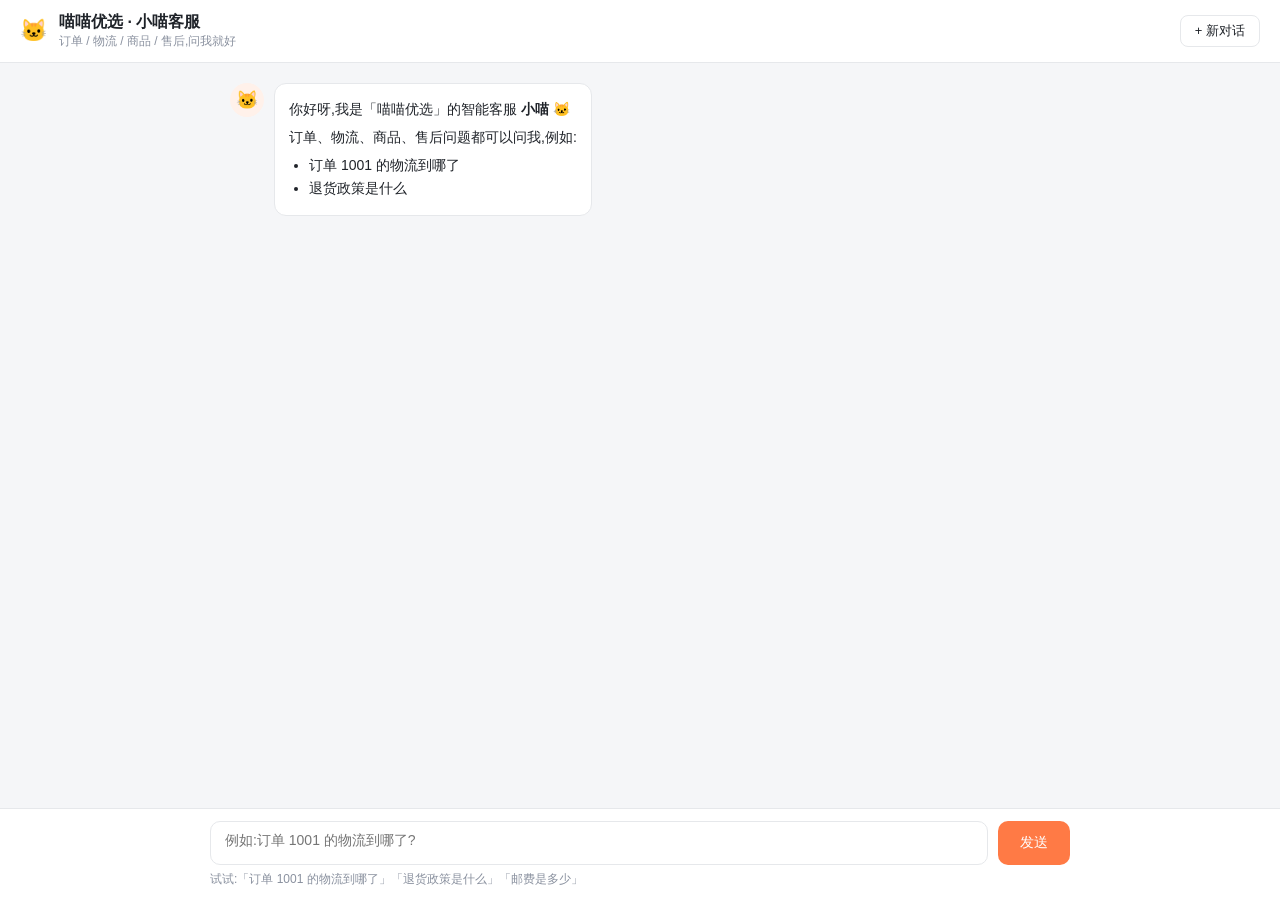
==== app/static/index.html @ 04ff3454 "feat(ch02): 聊天页接工具链(工具徽章+markdown渲染+工具期间打字点+会话持久化) Vibe Coding 例外:新建完整聊天页(ch01 无前端),main.py 挂 Static" ====
<!DOCTYPE html>
<html lang="zh-CN">
<head>
<meta charset="UTF-8">
<meta name="viewport" content="width=device-width, initial-scale=1.0">
<title>喵喵优选 · 小喵客服</title>
<style>
  :root {
    --bg: #f5f6f8; --panel: #ffffff; --ink: #1f2329; --sub: #8a919f;
    --brand: #ff7a45; --brand-soft: #fff1ea; --user: #ff7a45; --line: #e6e8eb;
  }
  * { box-sizing: border-box; margin: 0; padding: 0; }
  body {
    font-family: -apple-system, BlinkMacSystemFont, "PingFang SC", "Microsoft YaHei", sans-serif;
    background: var(--bg); color: var(--ink); height: 100vh; display: flex; flex-direction: column;
  }
  header {
    background: var(--panel); border-bottom: 1px solid var(--line);
    padding: 12px 20px; display: flex; align-items: center; gap: 12px; flex-shrink: 0;
  }
  header .logo { font-size: 22px; }
  header h1 { font-size: 16px; font-weight: 600; }
  header .sub { font-size: 12px; color: var(--sub); }
  header .spacer { flex: 1; }
  #new-chat {
    border: 1px solid var(--line); background: var(--panel); color: var(--ink);
    border-radius: 8px; padding: 6px 14px; font-size: 13px; cursor: pointer;
  }
  #new-chat:hover { border-color: var(--brand); color: var(--brand); }
  #messages {
    flex: 1; overflow-y: auto; padding: 20px; display: flex; flex-direction: column; gap: 16px;
    max-width: 860px; width: 100%; margin: 0 auto;
  }
  .msg { display: flex; gap: 10px; align-items: flex-start; }
  .msg.user { flex-direction: row-reverse; }
  .avatar {
    width: 34px; height: 34px; border-radius: 50%; flex-shrink: 0;
    display: flex; align-items: center; justify-content: center; font-size: 18px;
    background: var(--brand-soft);
  }
  .msg.user .avatar { background: #e8f9ee; }
  .bubble {
    max-width: 76%; padding: 10px 14px; border-radius: 12px; font-size: 14px; line-height: 1.7;
    background: var(--panel); border: 1px solid var(--line); word-break: break-word;
  }
  .msg.user .bubble { background: var(--user); color: #fff; border: none; white-space: pre-wrap; }
  .badges { display: flex; flex-wrap: wrap; gap: 6px; margin-bottom: 6px; }
  .badge {
    font-size: 12px; color: var(--sub); border: 1px dashed #c9cdd4; border-radius: 999px;
    padding: 2px 10px; background: #fafbfc;
  }
  .dots { display: inline-flex; gap: 4px; padding: 4px 0; }
  .dots i {
    width: 6px; height: 6px; border-radius: 50%; background: #c9cdd4;
    animation: blink 1.2s infinite ease-in-out;
  }
  .dots i:nth-child(2) { animation-delay: .2s; }
  .dots i:nth-child(3) { animation-delay: .4s; }
  @keyframes blink { 0%, 80%, 100% { opacity: .25; } 40% { opacity: 1; } }
  .err { color: #d4380d; font-size: 13px; }
  /* markdown 内容样式 */
  .md h1, .md h2, .md h3, .md h4 { margin: 8px 0 4px; line-height: 1.4; }
  .md h1 { font-size: 18px; } .md h2 { font-size: 16px; } .md h3, .md h4 { font-size: 14px; }
  .md p { margin: 4px 0; }
  .md ul, .md ol { margin: 4px 0 4px 20px; }
  .md blockquote { border-left: 3px solid var(--line); padding-left: 10px; color: var(--sub); margin: 6px 0; }
  .md code { background: #f2f3f5; border-radius: 4px; padding: 1px 5px; font-size: 13px; font-family: ui-monospace, Menlo, monospace; }
  .md pre { background: #f6f8fa; border: 1px solid var(--line); border-radius: 8px; padding: 10px; overflow-x: auto; margin: 6px 0; }
  .md pre code { background: none; padding: 0; }
  .md table { border-collapse: collapse; margin: 6px 0; font-size: 13px; }
  .md th, .md td { border: 1px solid var(--line); padding: 4px 10px; }
  .md th { background: #fafbfc; }
  .md hr { border: none; border-top: 1px solid var(--line); margin: 8px 0; }
  .md a { color: #1664ff; text-decoration: none; }
  .md a:hover { text-decoration: underline; }
  footer {
    flex-shrink: 0; background: var(--panel); border-top: 1px solid var(--line); padding: 12px 20px;
  }
  .input-row { max-width: 860px; margin: 0 auto; display: flex; gap: 10px; }
  #input {
    flex: 1; border: 1px solid var(--line); border-radius: 10px; padding: 10px 14px;
    font-size: 14px; outline: none; resize: none; height: 44px; font-family: inherit;
  }
  #input:focus { border-color: var(--brand); }
  #send {
    background: var(--brand); color: #fff; border: none; border-radius: 10px;
    padding: 0 22px; font-size: 14px; cursor: pointer;
  }
  #send:disabled { opacity: .5; cursor: not-allowed; }
  .hint { max-width: 860px; margin: 6px auto 0; font-size: 12px; color: var(--sub); }
</style>
</head>
<body>
<header>
  <span class="logo">🐱</span>
  <div>
    <h1>喵喵优选 · 小喵客服</h1>
    <div class="sub">订单 / 物流 / 商品 / 售后,问我就好</div>
  </div>
  <div class="spacer"></div>
  <button id="new-chat">+ 新对话</button>
</header>
<div id="messages"></div>
<footer>
  <div class="input-row">
    <textarea id="input" placeholder="例如:订单 1001 的物流到哪了?" rows="1"></textarea>
    <button id="send">发送</button>
  </div>
  <div class="hint">试试:「订单 1001 的物流到哪了」「退货政策是什么」「邮费是多少」</div>
</footer>
<script>
"use strict";
const messagesEl = document.getElementById("messages");
const inputEl = document.getElementById("input");
const sendEl = document.getElementById("send");

// ---------- 本地身份与会话 ----------
function getUserId() {
  let uid = localStorage.getItem("mewhelp_user_id");
  if (!uid) {
    uid = "u-" + Date.now().toString(36) + "-" + Math.random().toString(36).slice(2, 8);
    localStorage.setItem("mewhelp_user_id", uid);
  }
  return uid;
}
function getConversationId() {
  const v = localStorage.getItem("mewhelp_conversation_id");
  return v ? Number(v) : null;
}
function setConversationId(id) { localStorage.setItem("mewhelp_conversation_id", String(id)); }
function clearConversationId() { localStorage.removeItem("mewhelp_conversation_id"); }

// ---------- 零依赖 markdown 渲染(先转义防注入) ----------
function escapeHtml(s) {
  return s.replace(/&/g, "&amp;").replace(/</g, "&lt;").replace(/>/g, "&gt;")
          .replace(/"/g, "&quot;").replace(/'/g, "&#39;");
}
function inlineMd(s) {
  // 行内码优先,保护其中内容不被后续规则处理
  const codes = [];
  s = s.replace(/`([^`]+)`/g, (_, c) => { codes.push(c); return "\u0000" + (codes.length - 1) + "\u0000"; });
  s = s.replace(/\*\*([^*]+)\*\*/g, "<strong>$1</strong>");
  s = s.replace(/(^|[^*])\*([^*]+)\*/g, "$1<em>$2</em>");
  s = s.replace(/\[([^\]]+)\]\((https?:\/\/[^)\s]+)\)/g, '<a href="$2" target="_blank" rel="noopener noreferrer">$1</a>');
  s = s.replace(/(^|[^"(=])(https?:\/\/[^\s<)]+)/g, '$1<a href="$2" target="_blank" rel="noopener noreferrer">$2</a>');
  s = s.replace(/\u0000(\d+)\u0000/g, (_, i) => "<code>" + codes[Number(i)] + "</code>");
  return s;
}
function renderMarkdown(raw) {
  const lines = escapeHtml(raw).split("\n");
  const out = [];
  let i = 0, listType = null, inQuote = false;
  const closeList = () => { if (listType) { out.push(listType === "ul" ? "</ul>" : "</ol>"); listType = null; } };
  const closeQuote = () => { if (inQuote) { out.push("</blockquote>"); inQuote = false; } };
  while (i < lines.length) {
    const line = lines[i];
    // 代码块
    if (/^```/.test(line)) {
      closeList(); closeQuote();
      const buf = []; i++;
      while (i < lines.length && !/^```/.test(lines[i])) { buf.push(lines[i]); i++; }
      i++; // 跳过收尾 ```
      out.push("<pre><code>" + buf.join("\n") + "</code></pre>");
      continue;
    }
    // 表格:当前行含 | 且下一行是分隔行
    if (line.includes("|") && i + 1 < lines.length && /^\s*\|?[\s:|-]+\|[\s:|-]*$/.test(lines[i + 1]) && lines[i + 1].includes("-")) {
      closeList(); closeQuote();
      const cells = r => r.replace(/^\s*\|/, "").replace(/\|\s*$/, "").split("|").map(c => inlineMd(c.trim()));
      const head = cells(line);
      i += 2;
      const rows = [];
      while (i < lines.length && lines[i].includes("|") && lines[i].trim() !== "") { rows.push(cells(lines[i])); i++; }
      out.push("<table><thead><tr>" + head.map(c => "<th>" + c + "</th>").join("") + "</tr></thead><tbody>" +
        rows.map(r => "<tr>" + r.map(c => "<td>" + c + "</td>").join("") + "</tr>").join("") + "</tbody></table>");
      continue;
    }
    const h = line.match(/^(#{1,4})\s+(.*)$/);
    if (h) { closeList(); closeQuote(); out.push("<h" + h[1].length + ">" + inlineMd(h[2]) + "</h" + h[1].length + ">"); i++; continue; }
    if (/^\s*(-{3,}|\*{3,})\s*$/.test(line)) { closeList(); closeQuote(); out.push("<hr>"); i++; continue; }
    const q = line.match(/^&gt;\s?(.*)$/);
    if (q) { closeList(); if (!inQuote) { out.push("<blockquote>"); inQuote = true; } out.push("<p>" + inlineMd(q[1]) + "</p>"); i++; continue; }
    closeQuote();
    const ul = line.match(/^\s*[-*+]\s+(.*)$/);
    const ol = line.match(/^\s*\d+[.、)]\s+(.*)$/);
    if (ul || ol) {
      const want = ul ? "ul" : "ol";
      if (listType !== want) { closeList(); out.push(want === "ul" ? "<ul>" : "<ol>"); listType = want; }
      out.push("<li>" + inlineMd((ul || ol)[1]) + "</li>"); i++; continue;
    }
    closeList();
    if (line.trim() === "") { i++; continue; }
    out.push("<p>" + inlineMd(line) + "</p>"); i++;
  }
  closeList(); closeQuote();
  return out.join("");
}

// ---------- 气泡构造 ----------
function addUserMsg(text) {
  const div = document.createElement("div");
  div.className = "msg user";
  const av = document.createElement("div"); av.className = "avatar"; av.textContent = "🙋";
  const bub = document.createElement("div"); bub.className = "bubble"; bub.textContent = text;
  div.append(av, bub); messagesEl.appendChild(div); scrollBottom();
}
function addBotMsg() {
  const div = document.createElement("div");
  div.className = "msg bot";
  const av = document.createElement("div"); av.className = "avatar"; av.textContent = "🐱";
  const bub = document.createElement("div"); bub.className = "bubble";
  const badges = document.createElement("div"); badges.className = "badges"; badges.style.display = "none";
  const text = document.createElement("div"); text.className = "md";
  text.innerHTML = '<span class="dots"><i></i><i></i><i></i></span>';
  bub.append(badges, text);
  div.append(av, bub); messagesEl.appendChild(div); scrollBottom();
  return { badges, text };
}
function addBadge(slot, name) {
  slot.badges.style.display = "flex";
  const b = document.createElement("span");
  b.className = "badge"; b.textContent = "🔧 调用了 " + name;
  slot.badges.appendChild(b); scrollBottom();
}
function scrollBottom() { messagesEl.scrollTop = messagesEl.scrollHeight; }

// ---------- SSE 对话 ----------
let busy = false;
async function streamChat(message) {
  const slot = addBotMsg();
  let raw = "", gotDelta = false, failed = false;
  try {
    const resp = await fetch("/api/chat", {
      method: "POST",
      headers: { "Content-Type": "application/json" },
      body: JSON.stringify({ user_id: getUserId(), message, conversation_id: getConversationId() }),
    });
    if (!resp.ok || !resp.body) {
      let detail = "请求失败(" + resp.status + ")";
      try { const j = await resp.json(); if (j.detail) detail = typeof j.detail === "string" ? j.detail : JSON.stringify(j.detail); } catch (_) {}
      throw new Error(detail);
    }
    const reader = resp.body.getReader();
    const decoder = new TextDecoder("utf-8");
    let buf = "", pendingEvent = null;
    while (true) {
      const { done, value } = await reader.read();
      if (done) break;
      buf += decoder.decode(value, { stream: true });
      let idx;
      while ((idx = buf.indexOf("\n")) >= 0) {
        const line = buf.slice(0, idx).replace(/\r$/, ""); buf = buf.slice(idx + 1);
        if (line.startsWith("event: ")) { pendingEvent = line.slice(7).trim(); continue; }
        if (!line.startsWith("data: ")) continue;
        const payload = line.slice(6);
        if (payload === "[DONE]") { pendingEvent = null; continue; }
        let frame; try { frame = JSON.parse(payload); } catch (_) { continue; }
        if (pendingEvent === "error") {
          failed = true;
          slot.text.innerHTML = '<span class="err">' + escapeHtml(frame.message || "服务出错,请稍后重试") + "</span>";
          pendingEvent = null; scrollBottom(); continue;
        }
        pendingEvent = null;
        if (frame.event === "tool") { addBadge(slot, frame.name); continue; }
        if (frame.event === "done") { if (frame.conversation_id != null) setConversationId(frame.conversation_id); continue; }
        if (typeof frame.delta === "string") {
          raw += frame.delta; gotDelta = true;
          slot.text.innerHTML = renderMarkdown(raw); scrollBottom();
        }
      }
    }
    if (!gotDelta && !failed) {
      slot.text.innerHTML = '<span class="err">未收到回答,请重试</span>';
    }
  } catch (e) {
    slot.text.innerHTML = '<span class="err">' + escapeHtml(e.message || "网络错误,请稍后重试") + "</span>";
  }
  scrollBottom();
}

async function send() {
  const message = inputEl.value.trim();
  if (!message || busy) return;
  busy = true; sendEl.disabled = true;
  inputEl.value = "";
  addUserMsg(message);
  await streamChat(message);
  busy = false; sendEl.disabled = false;
  inputEl.focus();
}

sendEl.addEventListener("click", send);
inputEl.addEventListener("keydown", e => {
  if (e.key === "Enter" && !e.shiftKey) { e.preventDefault(); send(); }
});
document.getElementById("new-chat").addEventListener("click", () => {
  clearConversationId();
  messagesEl.innerHTML = "";
  inputEl.focus();
});

// 开场白(纯前端,不落后端)
(function greet() {
  const slot = addBotMsg();
  slot.text.innerHTML = renderMarkdown("你好呀,我是「喵喵优选」的智能客服 **小喵** 🐱\n订单、物流、商品、售后问题都可以问我,例如:\n- 订单 1001 的物流到哪了\n- 退货政策是什么");
})();
</script>
</body>
</html>
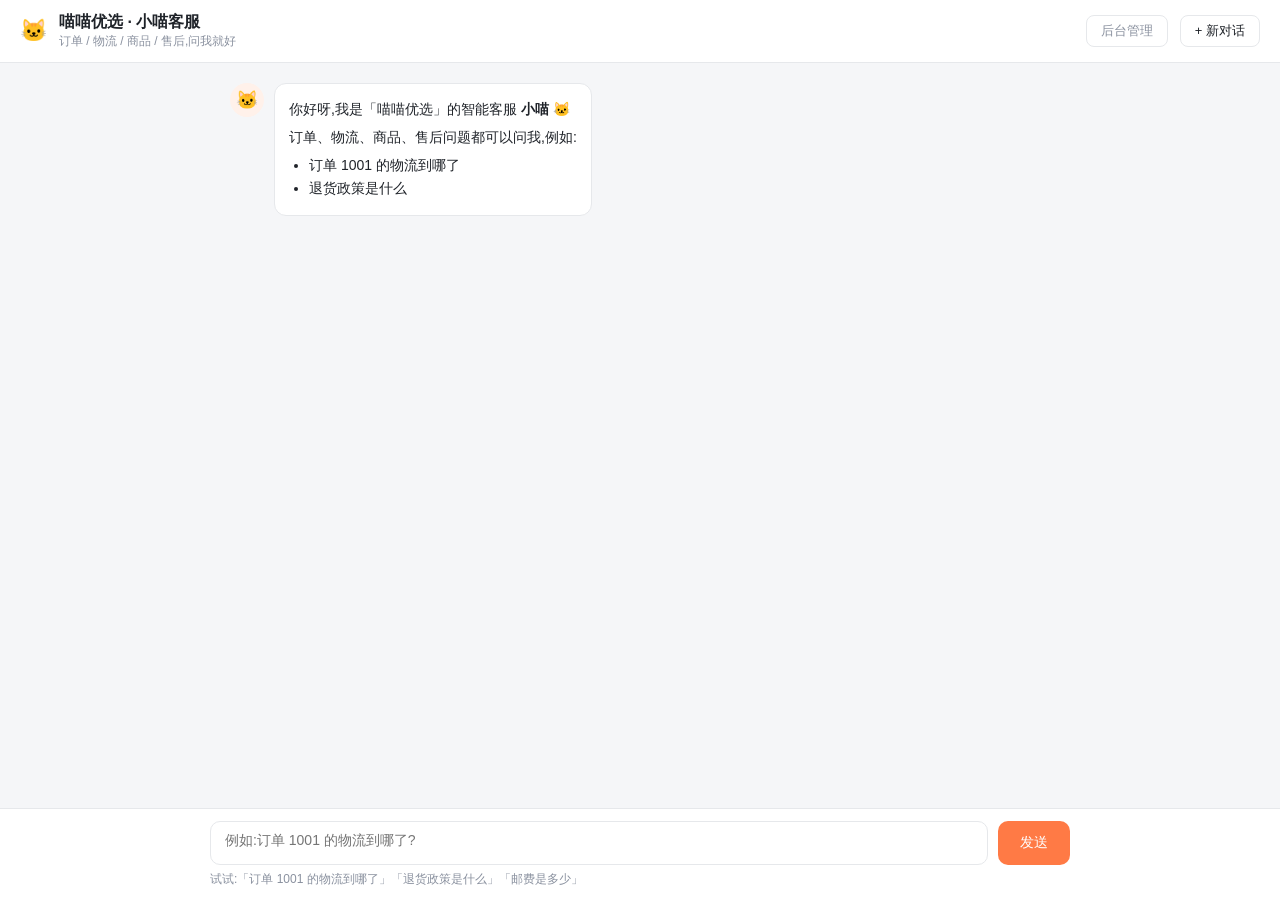
==== commit df1a3e93: "feat(ch03): 知识库录入页 + 后台管理聚合首页与共用导航 六块录入页(手工录入/建库材料/对话挖知识/向量化双写/检索自测/最近入库)+ 库存闸条; admin.js 两层导航外壳 + /" ====
--- a/app/static/index.html
+++ b/app/static/index.html
@@ -27,6 +27,11 @@
     border-radius: 8px; padding: 6px 14px; font-size: 13px; cursor: pointer;
   }
   #new-chat:hover { border-color: var(--brand); color: var(--brand); }
+  #admin-link {
+    font-size: 13px; color: var(--sub); text-decoration: none;
+    border: 1px solid var(--line); border-radius: 8px; padding: 6px 14px;
+  }
+  #admin-link:hover { border-color: var(--brand); color: var(--brand); }
   #messages {
     flex: 1; overflow-y: auto; padding: 20px; display: flex; flex-direction: column; gap: 16px;
     max-width: 860px; width: 100%; margin: 0 auto;
@@ -98,6 +103,7 @@
     <div class="sub">订单 / 物流 / 商品 / 售后,问我就好</div>
   </div>
   <div class="spacer"></div>
+  <a id="admin-link" href="/admin">后台管理</a>
   <button id="new-chat">+ 新对话</button>
 </header>
 <div id="messages"></div>
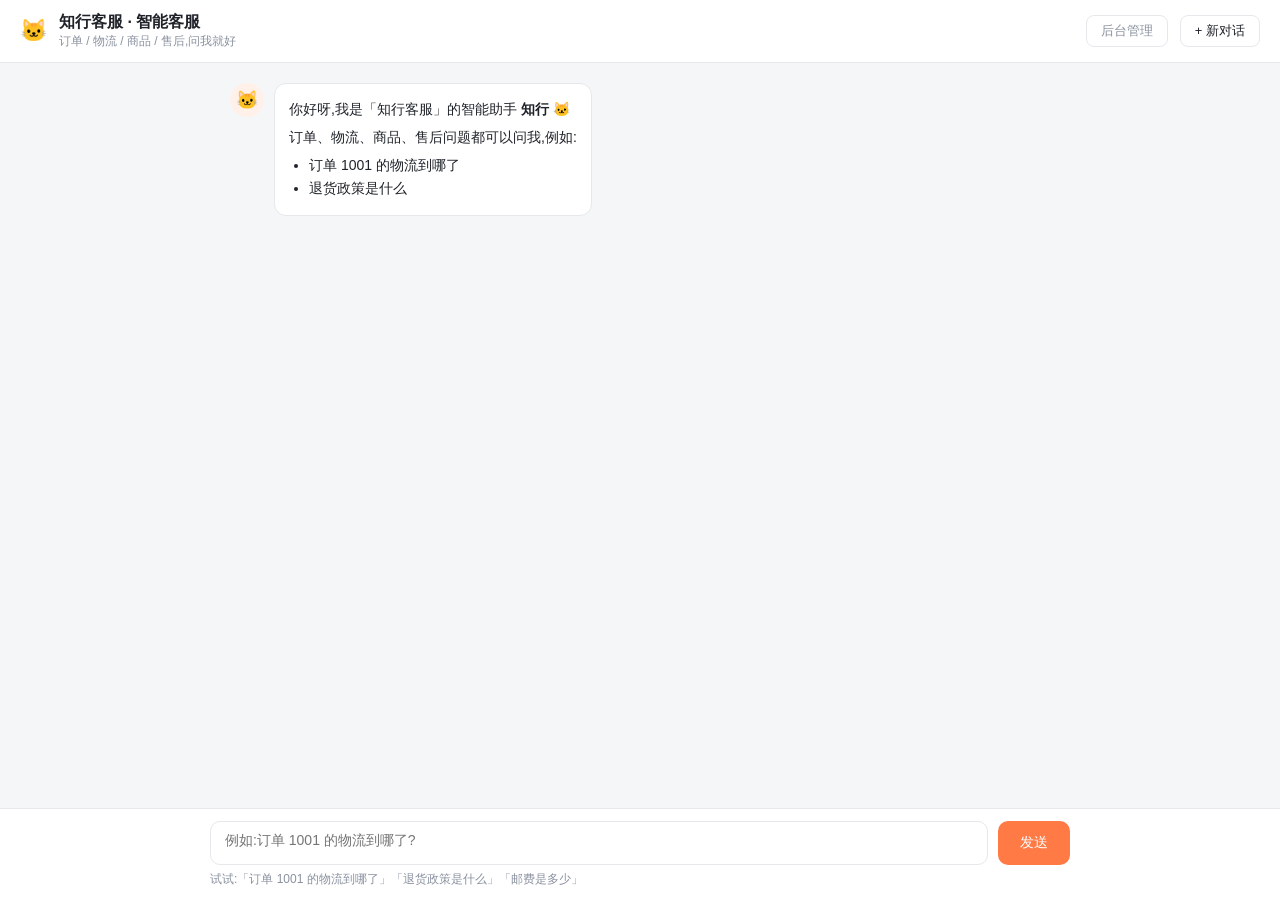
==== commit df61616e: "chore(ch04): 项目品牌改名「知行客服」+ README 重写覆盖 ch01–ch04 喵喵优选→知行客服、persona 小喵→知行、MewHelp→知行客服、包名 mewhelp→zhi" ====
--- a/app/static/index.html
+++ b/app/static/index.html
@@ -3,7 +3,7 @@
 <head>
 <meta charset="UTF-8">
 <meta name="viewport" content="width=device-width, initial-scale=1.0">
-<title>喵喵优选 · 小喵客服</title>
+<title>知行客服 · 智能客服</title>
 <style>
   :root {
     --bg: #f5f6f8; --panel: #ffffff; --ink: #1f2329; --sub: #8a919f;
@@ -78,6 +78,34 @@
   .md hr { border: none; border-top: 1px solid var(--line); margin: 8px 0; }
   .md a { color: #1664ff; text-decoration: none; }
   .md a:hover { text-decoration: underline; }
+  /* 可点引用角标 + 来源浮层 */
+  sup.cite {
+    color: #1664ff; cursor: pointer; font-size: 11px; padding: 0 2px;
+    border-radius: 4px; user-select: none;
+  }
+  sup.cite:hover { background: #e8f1ff; text-decoration: underline; }
+  #cite-pop {
+    position: fixed; z-index: 50; max-width: 360px; display: none;
+    background: var(--panel); border: 1px solid var(--line); border-radius: 10px;
+    box-shadow: 4px 4px 0 rgba(31, 35, 41, .12); padding: 12px 14px; font-size: 13px;
+  }
+  #cite-pop .cp-path { font-weight: 600; color: var(--brand); margin-bottom: 6px; word-break: break-all; }
+  #cite-pop .cp-q { font-weight: 600; margin-bottom: 4px; }
+  #cite-pop .cp-a { color: var(--ink); white-space: pre-wrap; line-height: 1.6; max-height: 220px; overflow-y: auto; }
+  #cite-pop .cp-none { color: var(--sub); }
+  /* 满意度反馈条:像素方块风 */
+  .feedback { display: flex; align-items: center; gap: 8px; margin-top: 8px; }
+  .fb-btn {
+    border: 1px solid var(--line); background: var(--panel); border-radius: 6px;
+    padding: 2px 10px; font-size: 13px; cursor: pointer;
+    box-shadow: 2px 2px 0 rgba(31, 35, 41, .15);
+  }
+  .fb-btn:hover { border-color: var(--brand); }
+  .fb-btn:active { transform: translate(2px, 2px); box-shadow: none; }
+  .fb-btn.active { border-color: var(--brand); background: var(--brand-soft); box-shadow: none; transform: translate(2px, 2px); }
+  .fb-btn.dim { opacity: .35; }
+  .fb-btn:disabled { cursor: default; }
+  .fb-done { font-size: 12px; color: var(--sub); }
   footer {
     flex-shrink: 0; background: var(--panel); border-top: 1px solid var(--line); padding: 12px 20px;
   }
@@ -99,7 +127,7 @@
 <header>
   <span class="logo">🐱</span>
   <div>
-    <h1>喵喵优选 · 小喵客服</h1>
+    <h1>知行客服 · 智能客服</h1>
     <div class="sub">订单 / 物流 / 商品 / 售后,问我就好</div>
   </div>
   <div class="spacer"></div>
@@ -141,7 +169,7 @@
   return s.replace(/&/g, "&amp;").replace(/</g, "&lt;").replace(/>/g, "&gt;")
           .replace(/"/g, "&quot;").replace(/'/g, "&#39;");
 }
-function inlineMd(s) {
+function inlineMd(s, cites) {
   // 行内码优先,保护其中内容不被后续规则处理
   const codes = [];
   s = s.replace(/`([^`]+)`/g, (_, c) => { codes.push(c); return "\u0000" + (codes.length - 1) + "\u0000"; });
@@ -149,10 +177,12 @@
   s = s.replace(/(^|[^*])\*([^*]+)\*/g, "$1<em>$2</em>");
   s = s.replace(/\[([^\]]+)\]\((https?:\/\/[^)\s]+)\)/g, '<a href="$2" target="_blank" rel="noopener noreferrer">$1</a>');
   s = s.replace(/(^|[^"(=])(https?:\/\/[^\s<)]+)/g, '$1<a href="$2" target="_blank" rel="noopener noreferrer">$2</a>');
+  // 引用角标:仅在本条消息带 citations 时变可点;行内码已被占位保护,块码不走 inlineMd
+  if (cites && cites.length) s = s.replace(/\[(\d+)\]/g, '<sup class="cite" data-n="$1">[$1]</sup>');
   s = s.replace(/\u0000(\d+)\u0000/g, (_, i) => "<code>" + codes[Number(i)] + "</code>");
   return s;
 }
-function renderMarkdown(raw) {
+function renderMarkdown(raw, cites) {
   const lines = escapeHtml(raw).split("\n");
   const out = [];
   let i = 0, listType = null, inQuote = false;
@@ -172,7 +202,7 @@
     // 表格:当前行含 | 且下一行是分隔行
     if (line.includes("|") && i + 1 < lines.length && /^\s*\|?[\s:|-]+\|[\s:|-]*$/.test(lines[i + 1]) && lines[i + 1].includes("-")) {
       closeList(); closeQuote();
-      const cells = r => r.replace(/^\s*\|/, "").replace(/\|\s*$/, "").split("|").map(c => inlineMd(c.trim()));
+      const cells = r => r.replace(/^\s*\|/, "").replace(/\|\s*$/, "").split("|").map(c => inlineMd(c.trim(), cites));
       const head = cells(line);
       i += 2;
       const rows = [];
@@ -182,21 +212,21 @@
       continue;
     }
     const h = line.match(/^(#{1,4})\s+(.*)$/);
-    if (h) { closeList(); closeQuote(); out.push("<h" + h[1].length + ">" + inlineMd(h[2]) + "</h" + h[1].length + ">"); i++; continue; }
+    if (h) { closeList(); closeQuote(); out.push("<h" + h[1].length + ">" + inlineMd(h[2], cites) + "</h" + h[1].length + ">"); i++; continue; }
     if (/^\s*(-{3,}|\*{3,})\s*$/.test(line)) { closeList(); closeQuote(); out.push("<hr>"); i++; continue; }
     const q = line.match(/^&gt;\s?(.*)$/);
-    if (q) { closeList(); if (!inQuote) { out.push("<blockquote>"); inQuote = true; } out.push("<p>" + inlineMd(q[1]) + "</p>"); i++; continue; }
+    if (q) { closeList(); if (!inQuote) { out.push("<blockquote>"); inQuote = true; } out.push("<p>" + inlineMd(q[1], cites) + "</p>"); i++; continue; }
     closeQuote();
     const ul = line.match(/^\s*[-*+]\s+(.*)$/);
     const ol = line.match(/^\s*\d+[.、)]\s+(.*)$/);
     if (ul || ol) {
       const want = ul ? "ul" : "ol";
       if (listType !== want) { closeList(); out.push(want === "ul" ? "<ul>" : "<ol>"); listType = want; }
-      out.push("<li>" + inlineMd((ul || ol)[1]) + "</li>"); i++; continue;
+      out.push("<li>" + inlineMd((ul || ol)[1], cites) + "</li>"); i++; continue;
     }
     closeList();
     if (line.trim() === "") { i++; continue; }
-    out.push("<p>" + inlineMd(line) + "</p>"); i++;
+    out.push("<p>" + inlineMd(line, cites) + "</p>"); i++;
   }
   closeList(); closeQuote();
   return out.join("");
@@ -230,11 +260,65 @@
 }
 function scrollBottom() { messagesEl.scrollTop = messagesEl.scrollHeight; }
 
+// ---------- 满意度反馈(纯前端一次性,落库归后续数据飞轮章) ----------
+function addFeedbackBar(bubble) {
+  if (bubble.querySelector(".feedback")) return;
+  const bar = document.createElement("div"); bar.className = "feedback";
+  const up = document.createElement("button"); up.className = "fb-btn"; up.textContent = "👍";
+  const down = document.createElement("button"); down.className = "fb-btn"; down.textContent = "👎";
+  const done = document.createElement("span"); done.className = "fb-done"; done.style.display = "none";
+  done.textContent = "已反馈";
+  const pick = chosen => {
+    chosen.classList.add("active");
+    (chosen === up ? down : up).classList.add("dim");
+    up.disabled = down.disabled = true;
+    done.style.display = "inline";
+  };
+  up.addEventListener("click", () => pick(up));
+  down.addEventListener("click", () => pick(down));
+  bar.append(up, down, done);
+  bubble.appendChild(bar); scrollBottom();
+}
+
+// ---------- 引用来源浮层 ----------
+const citePop = document.createElement("div");
+citePop.id = "cite-pop";
+document.body.appendChild(citePop);
+function hideCitePop() { citePop.style.display = "none"; }
+function showCitePop(sup) {
+  const md = sup.closest(".md");
+  const cites = (md && md._cites) || [];
+  const item = cites.find(c => Number(c.n) === Number(sup.dataset.n));
+  if (!item) {
+    citePop.innerHTML = '<div class="cp-none">该编号暂无来源信息</div>';
+  } else {
+    citePop.innerHTML = '<div class="cp-path">' + escapeHtml(item.section_path || "(无章节路径)") + "</div>"
+      + '<div class="cp-q">' + escapeHtml(item.question || "") + "</div>"
+      + '<div class="cp-a">' + escapeHtml(item.answer || "") + "</div>";
+  }
+  citePop.style.display = "block";
+  const r = sup.getBoundingClientRect();
+  const pw = citePop.offsetWidth, ph = citePop.offsetHeight;
+  let left = Math.min(Math.max(8, r.left), window.innerWidth - pw - 8);
+  let top = r.bottom + 6;
+  if (top + ph > window.innerHeight - 8) top = Math.max(8, r.top - ph - 6);
+  citePop.style.left = left + "px"; citePop.style.top = top + "px";
+}
+messagesEl.addEventListener("click", e => {
+  const sup = e.target.closest("sup.cite");
+  if (sup) { e.stopPropagation(); showCitePop(sup); }
+});
+document.addEventListener("click", e => {
+  if (!citePop.contains(e.target) && !e.target.closest("sup.cite")) hideCitePop();
+});
+document.addEventListener("keydown", e => { if (e.key === "Escape") hideCitePop(); });
+
 // ---------- SSE 对话 ----------
 let busy = false;
 async function streamChat(message) {
   const slot = addBotMsg();
-  let raw = "", gotDelta = false, failed = false;
+  let raw = "", gotDelta = false, failed = false, citations = [];
+  slot.text._cites = citations;
   try {
     const resp = await fetch("/api/chat", {
       method: "POST",
@@ -268,16 +352,23 @@
         }
         pendingEvent = null;
         if (frame.event === "tool") { addBadge(slot, frame.name); continue; }
+        if (frame.event === "citations") {
+          citations = Array.isArray(frame.items) ? frame.items : [];
+          slot.text._cites = citations;
+          if (gotDelta) { slot.text.innerHTML = renderMarkdown(raw, citations); }
+          continue;
+        }
         if (frame.event === "done") { if (frame.conversation_id != null) setConversationId(frame.conversation_id); continue; }
         if (typeof frame.delta === "string") {
           raw += frame.delta; gotDelta = true;
-          slot.text.innerHTML = renderMarkdown(raw); scrollBottom();
+          slot.text.innerHTML = renderMarkdown(raw, citations); scrollBottom();
         }
       }
     }
     if (!gotDelta && !failed) {
       slot.text.innerHTML = '<span class="err">未收到回答,请重试</span>';
     }
+    if (gotDelta && !failed) addFeedbackBar(slot.text.parentElement);
   } catch (e) {
     slot.text.innerHTML = '<span class="err">' + escapeHtml(e.message || "网络错误,请稍后重试") + "</span>";
   }
@@ -308,8 +399,8 @@
 // 开场白(纯前端,不落后端)
 (function greet() {
   const slot = addBotMsg();
-  slot.text.innerHTML = renderMarkdown("你好呀,我是「喵喵优选」的智能客服 **小喵** 🐱\n订单、物流、商品、售后问题都可以问我,例如:\n- 订单 1001 的物流到哪了\n- 退货政策是什么");
+  slot.text.innerHTML = renderMarkdown("你好呀,我是「知行客服」的智能助手 **知行** 🐱\n订单、物流、商品、售后问题都可以问我,例如:\n- 订单 1001 的物流到哪了\n- 退货政策是什么");
 })();
 </script>
 </body>
-</html>+</html>
